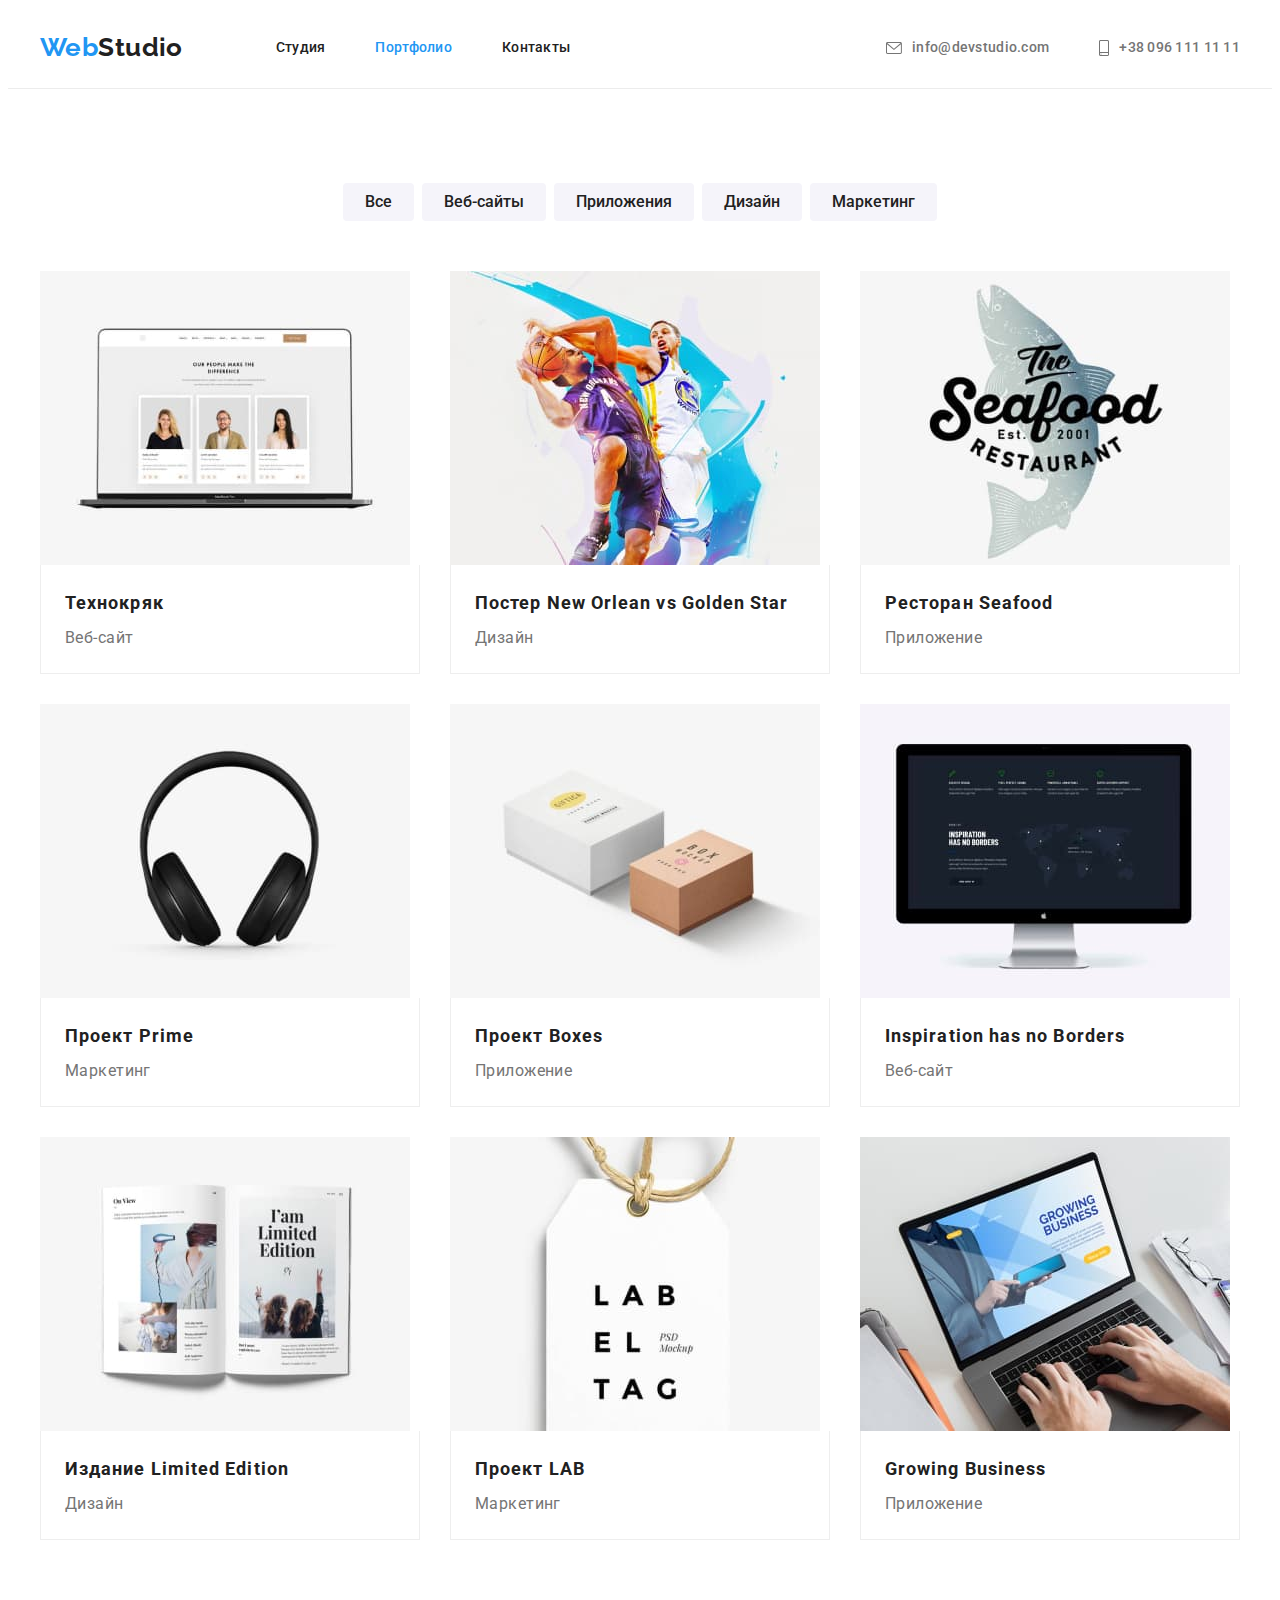
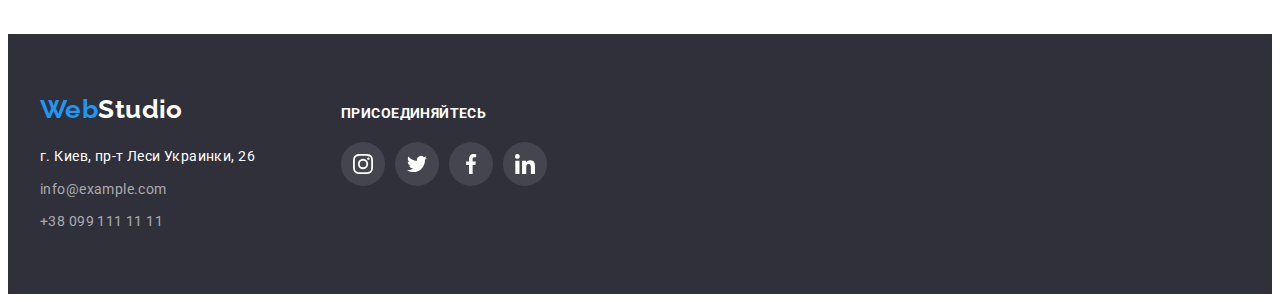
==== portfolio.html @ 75b0d7f5 "Додає файли з ДЗ #4" ====
<!DOCTYPE html>
<html lang="ru">
<head>
    <meta charset="UTF-8">
    <meta http-equiv="X-UA-Compatible" content="IE=edge">
    <meta name="viewport" content="width=device-width, initial-scale=1.0">
    <title>Portfolio</title>
    <link rel="preconnect" href="https://fonts.googleapis.com">
    <link rel="preconnect" href="https://fonts.gstatic.com" crossorigin>
    <link href="https://fonts.googleapis.com/css2?family=Raleway:wght@700&family=Roboto:wght@400;500;700;900&display=swap"
        rel="stylesheet">
    <link rel="stylesheet" href="https://cdnjs.cloudflare.com/ajax/libs/modern-normalize/1.1.0/modern-normalize.min.css"
        integrity="sha512-wpPYUAdjBVSE4KJnH1VR1HeZfpl1ub8YT/NKx4PuQ5NmX2tKuGu6U/JRp5y+Y8XG2tV+wKQpNHVUX03MfMFn9Q=="
        crossorigin="anonymous" referrerpolicy="no-referrer" />
    <link rel="stylesheet" href="./css/styles.css">
</head>
<body>
    <!--Page header-->
    <header class="header">
        <div class="container header-container">
            <!--Main navigation-->
            <nav class="nav">
                <!--Logo is link-->
                <a class="header-logo link" href="./index.html">Web<span class="header-logo span">Studio</span></a>
    
                <!--Navigation to other pages-->
                <ul class="nav-list">
                    <li class="nav-item list"><a class="nav-link link" href="./index.html">Студия</a></li>
                    <li class="nav-item list"><a class="nav-link link current" href="./portfolio.html">Портфолио</a></li>
                    <li class="nav-item list"><a class="nav-link link" href="">Контакты</a></li>
                </ul>
            </nav>
    
            <!--Contacts information-->
            <ul class="contacts">
                <li class="contacts-item list">
                    <a class="contacts-link link" href="mailto:info@devstudio.com">
                        <svg class="icon-mail" width="16" height="12">
                            <use href="./images/icons.svg#icon-envelope"></use>
                        </svg>
                        info@devstudio.com</a>
                </li>
                <li class="contacts-item list">
                    <a class="contacts-link link" href="tel:+380961111111">
                        <svg class="icon-tel" width="10" height="16">
                            <use href="./images/icons.svg#icon-smartphone"></use>
                        </svg>
                        +38 096 111 11 11</a>
                </li>
            </ul>
        </div>
    </header>

    <!-- Main portfolio content -->
    <main>
        <section class="portfolio section">
            <div class="container">
                <!-- Hidden title -->
                <h1 class="visually-hidden">Портфолио. Примеры наших работ</h1>
                
                <!-- Portfolio Full list of examples -->
                <ul class="filter">
                    <li class="filter-item list"><button class="filter-btn" type="button">Все</button></li>
                    <li class="filter-item list"><button class="filter-btn" type="button">Веб-сайты</button></li>
                    <li class="filter-item list"><button class="filter-btn" type="button">Приложения</button></li>
                    <li class="filter-item list"><button class="filter-btn" type="button">Дизайн</button></li>
                    <li class="filter-item list"><button class="filter-btn" type="button">Маркетинг</button></li>
                </ul>
                
                <!-- Portfolio visualization -->
                <ul class="portfolio-list">
                    <li class="portfolio-item list">
                        <a class="portfolio-link link" href="">
                            <img src="./images/portfolio-project1.jpg" alt="Главная страница сайта Технокряк" width="370" height="294">
                            <div class="portfolion-block">
                                <h2 class="portfolio-title">Технокряк</h2>
                                <p class="portfolio-text">Веб-сайт</p>
                            </div>                            
                        </a>
                    </li>
                    <li class="portfolio-item list">
                        <a class="portfolio-link link" href="">
                            <img src="./images/portfolio-project2.jpg" alt="Два баскетболиста. Один в фиолетовой форме, другой в белой"
                                width="370" height="294">
                            <div class="portfolion-block">
                                <h2 class="portfolio-title">Постер New Orlean vs Golden Star</h2>
                                <p class="portfolio-text">Дизайн</p>
                            </div>                                
                        </a>
                    </li>
                    <li class="portfolio-item list">
                        <a class="portfolio-link link" href="">
                            <img src="./images/portfolio-project3.jpg" alt="Логотип ресторана Seafood, с фоном в виде рыбы" width="370"
                                height="294">
                            <div class="portfolion-block">
                                <h2 class="portfolio-title">Ресторан Seafood</h2>
                                <p class="portfolio-text">Приложение</p>
                            </div>                                
                        </a>
                    </li>
                    <li class="portfolio-item list">
                        <a class="portfolio-link link" href="">
                            <img src="./images/portfolio-project4.jpg" alt="Черные полноразмерные беспроводные наушники без микрофона"
                                width="370" height="294">
                            <div class="portfolion-block">
                                <h2 class="portfolio-title">Проект Prime</h2>
                                <p class="portfolio-text">Маркетинг</p>
                            </div>                                
                        </a>
                    </li>
                    <li class="portfolio-item list">
                        <a class="portfolio-link link" href="">
                            <img src="./images/portfolio-project5.jpg" alt="Две коробки с надписями. Белая и коричневая" width="370"
                                height="294">
                            <div class="portfolion-block">
                                <h2 class="portfolio-title">Проект Boxes</h2>
                                <p class="portfolio-text">Приложение</p>
                            </div>                                
                        </a>
                    </li>
                    <li class="portfolio-item list">
                        <a class="portfolio-link link" href="">
                            <img src="./images/portfolio-project6.jpg" alt="Страница сайта в черном стиле на экране компьютера"
                                width="370" height="294">
                            <div class="portfolion-block">
                                <h2 class="portfolio-title">Inspiration has no Borders</h2>
                                <p class="portfolio-text">Веб-сайт</p>
                            </div>                                
                        </a>
                    </li>
                    <li class="portfolio-item list">
                        <a class="portfolio-link link" href="">
                            <img src="./images/portfolio-project7.jpg" alt="Разворот издания Limited Edition" width="370" height="294">
                            <div class="portfolion-block">
                                <h2 class="portfolio-title">Издание Limited Edition</h2>
                                <p class="portfolio-text">Дизайн</p>
                            </div>                            
                        </a>
                    </li>
                    <li class="portfolio-item list">
                        <a class="portfolio-link link" href="">
                            <img src="./images/portfolio-project8.jpg" alt="Белая бирка с джутовым шнуром и надписью черными буквами"
                                width="370" height="294">
                            <div class="portfolion-block">
                                <h2 class="portfolio-title">Проект LAB</h2>
                                <p class="portfolio-text">Маркетинг</p>
                            </div>                                
                        </a>
                    </li>
                    <li class="portfolio-item list">
                        <a class="portfolio-link link" href="">
                            <img src="./images/portfolio-project9.jpg"
                                alt="Главная страница приложения Growing Business на экране ноутбука" width="370" height="294">
                            <div class="portfolion-block">
                                <h2 class="portfolio-title">Growing Business</h2>
                                <p class="portfolio-text">Приложение</p>
                            </div>                                
                        </a>
                    </li>
                </ul>
            </div>
        </section>
    </main>

    <!--Page footer-->
    <footer class="footer">
        <div class="container footer-section">
            <div class="footer-address">
                <!--Logo is link-->
                <a class="footer-logo link" href="./index.html">Web<span class="footer-logo span">Studio</span></a>
                <!--Address-->
                <address>
                    <ul class="address-list">
                        <li class="address-item list"><a class="address-text link"
                                href="https://goo.gl/maps/6zCrVfu8QyN4T2Zt5">г. Киев,
                                пр-т Леси Украинки, 26</a></li>
                        <li class="address-item list"><a class="address-link link"
                                href="mailto:info@example.com">info@example.com</a>
                        </li>
                        <li class="address-item list"><a class="address-link link" href="tel:+380991111111">+38 099 111 11
                                11</a></li>
                    </ul>
                </address>
            </div>
            <div class="footer-social">
                <h2 class="social-title">присоединяйтесь</h2>
                <ul class="social-list">
                    <li class="social-item">
                        <a class="social-link" href="">
                            <svg width="20" height="20">
                                <use href="./images/icons.svg#icon-instagram"></use>
                            </svg>
                        </a>
                    </li>
                    <li class="social-item">
                        <a class="social-link" href="">
                            <svg width="20" height="20">
                                <use href="./images/icons.svg#icon-twitter"></use>
                            </svg>
                        </a>
                    </li>
                    <li class="social-item">
                        <a class="social-link" href="">
                            <svg width="20" height="20">
                                <use href="./images/icons.svg#icon-facebook"></use>
                            </svg>
                        </a>
                    </li>
                    <li class="social-item">
                        <a class="social-link" href="">
                            <svg width="20" height="20">
                                <use href="./images/icons.svg#icon-linkedin"></use>
                            </svg>
                        </a>
                    </li>
                </ul>
            </div>
    
        </div>
    </footer>
    
</body>
</html>
---- css/styles.css ----
/* - - - - - - CSS ПЕРЕМЕННЫЕ - - - - - - */
:root {
  --main-text-color: #757575;
  --second-text-color: #212121;
  --third-text-color: #ffffff;
  --accent-color: #2196f3;
  --main-backgroung-color: #2f303a;
  --secong-background-color: #f5f4fa;
  --icons-color: #afb1b8;
}

body {
  font-family: "Roboto", sans-serif;
  font-size: 14px;
  line-height: 1.14;
  color: var(--main-text-color);
  letter-spacing: 0.03em;
}

p,
h1,
h2,
h3,
h4,
h5,
h6 {
  margin: 0;
}

ul {
  margin: 0;
  padding-left: 0;
  list-style-type: none;
}

img {
  display: block;
  max-width: 100%;
  height: auto;
}

/* - - - - - - УТИЛІТИ - - - - - - */
.link {
  text-decoration: none;
}

.container {
  width: 1200px;
  margin: 0 auto;
  padding-left: 15px;
  padding-right: 15px;
}

.section {
  padding-top: 94px;
  padding-bottom: 94px;
}

/* Header */
.header {
  border-bottom: 1px solid #ececec;
}

.header-container {
  display: flex;
}

.nav {
  display: flex;
  justify-content: flex-start;
  align-items: center;
}

a.header-logo {
  padding-top: 24px;
  padding-bottom: 25px;
  margin-right: 93px;
}

.header-logo,
.footer-logo {
  font-family: Raleway, sans-serif;
  font-weight: 700;
  font-size: 26px;
  line-height: 1.19;
  color: var(--accent-color);
}

.header-logo.span {
  color: var(--second-text-color);
}

.nav-list {
  display: flex;
  justify-content: center;
  align-items: center;
}

.nav-item:not(:last-child) {
  margin-right: 50px;
}

.nav-link {
  font-weight: 500;
  letter-spacing: 0.02em;
  color: var(--second-text-color);
  padding-top: 32px;
  padding-bottom: 32px;
}

.nav-link.current {
  color: var(--accent-color);
}

.nav-link:hover,
.nav-link:focus {
  color: var(--accent-color);
}

.contacts {
  display: flex;
  align-items: center;
  margin-left: auto;
}

.contacts-item:not(:last-child) {
  margin-right: 50px;
}

.contacts-link {
  font-weight: 500;
  letter-spacing: 0.02em;
  color: var(--main-text-color);
  padding-top: 32px;
  padding-bottom: 32px;
  display: flex;
  align-items: center;
  fill: var(--main-text-color);
}

.contacts-link:hover,
.contacts-link:focus {
  color: var(--accent-color);
  fill: var(--accent-color);
}

.icon-mail,
.icon-tel {
  margin-right: 10px;
}

/* Hero */
.hero {
  max-width: 1600px;
  margin: 0 auto;
  background-color: #c4c4c4;
  padding-top: 200px;
  padding-bottom: 200px;
  text-align: center;
  background-image: linear-gradient(
      to right,
      rgba(47, 48, 58, 0.4),
      rgba(47, 48, 58, 0.4)
    ),
    url(../images/hero-background.jpg);
  background-repeat: no-repeat;
  background-position: center;
  background-size: cover;
}

.hero-title {
  font-weight: 900;
  font-size: 44px;
  line-height: 1.36;
  text-align: center;
  letter-spacing: 0.06em;
  text-transform: uppercase;
  color: var(--third-text-color);
  margin-bottom: 30px;
}

.hero-btn {
  width: 200px;
  height: 50px;
  font-family: inherit;
  font-weight: 700;
  font-size: 16px;
  line-height: 1.87;
  text-align: center;
  letter-spacing: 0.06em;
  color: var(--third-text-color);
  background-color: var(--accent-color);
  border: 1px solid #000000;
  box-sizing: border-box;
  box-shadow: 0px 4px 4px rgba(0, 0, 0, 0.15);
  border-radius: 4px;
  cursor: pointer;
}

/* About */

.visually-hidden {
  position: absolute;
  width: 1px;
  height: 1px;
  margin: -1px;
  padding: 0;
  overflow: hidden;
  border: 0;
  clip: rect(0 0 0 0);
}

.about-list {
  display: flex;
}

.about-item {
  flex-basis: calc((100% - 120px) / 4);
}

.about-item:not(:last-child) {
  margin-right: 30px;
}

.about-icon {
  width: 270px;
  height: 120px;
  background-color: var(--secong-background-color);
  margin-bottom: 30px;
  display: flex;
  justify-content: center;
  align-items: center;
}

.about-title {
  font-weight: 700;
  font-size: 14px;
  text-transform: uppercase;
  color: var(--second-text-color);
  margin-bottom: 10px;
}

.about-text {
  line-height: 1.71;
}

/* Work & Team */

.work {
  padding-top: 0;
}

.work-title {
  margin-bottom: 50px;
}

.work-title,
.team-title,
.clients-title {
  font-weight: 700;
  font-size: 36px;
  line-height: 1.17;
  text-align: center;
  color: var(--second-text-color);
}

.work-list {
  display: flex;
}

.work-item:not(:last-child) {
  margin-right: 30px;
}

/* Team */
.team {
  background-color: var(--secong-background-color);
}

.team-title,
.clients-title {
  margin-bottom: 50px;
}

.team-list {
  display: flex;
}

.team-item:not(:last-child) {
  margin-right: 30px;
}

.team-item {
  background: var(--third-text-color);
  box-shadow: 0px 1px 3px rgba(0, 0, 0, 0.12), 0px 1px 1px rgba(0, 0, 0, 0.14),
    0px 2px 1px rgba(0, 0, 0, 0.2);
  border-radius: 0px 0px 4px 4px;
}

.team-block {
  padding-top: 30px;
  padding-bottom: 30px;
}

.team-subtitle {
  font-weight: 500;
  font-size: 16px;
  line-height: 1.19;
  text-align: center;
  color: var(--second-text-color);
  margin-bottom: 10px;
}

.team-text {
  font-size: 16px;
  line-height: 1.19;
  text-align: center;
  margin-bottom: 16px;
}

.team-social-list {
  display: flex;
  justify-content: center;
}

.team-social-item {
  width: 44px;
  height: 44px;
}

.team-social-item:not(:last-child) {
  margin-right: 10px;
}

.team-social-link {
  width: 100%;
  height: 100%;
  display: flex;
  justify-content: center;
  align-items: center;
  fill: var(--icons-color);
  background-color: var(--third-text-color);
  border-radius: 50%;
  /* border: 1px solid tomato; */
}

.team-social-link:hover,
.team-social-link:focus {
  fill: var(--third-text-color);
  background-color: var(--accent-color);
}

/* Clients */

.clients-list {
  display: flex;
  justify-content: center;
}

.clients-item {
  width: 170px;
  height: 92px;
}

.clients-item:not(:last-child) {
  margin-right: 30px;
}

.clients-link {
  width: 100%;
  height: 100%;
  border: 1px solid var(--icons-color);
  border-radius: 4px;
  fill: var(--icons-color);
  display: flex;
  justify-content: center;
  align-items: center;
}

.clients-link:hover,
.clients-link:focus {
  fill: var(--accent-color);
  border-color: var(--accent-color);
}

/* Footer */
.footer {
  background-color: var(--main-backgroung-color);
  padding-top: 60px;
  padding-bottom: 60px;
}

.footer-section {
  display: flex;
  align-items: baseline;
}

.footer-address {
  width: 231px;
  margin-right: 70px;
}

.footer-logo.span {
  color: var(--third-text-color);
}

a.footer-logo {
  display: inline-block;
  margin-bottom: 20px;
}

.address-item {
  font-style: normal;
  font-weight: 400;
  line-height: 1.71;
}

.address-item:not(:last-child) {
  margin-bottom: 9px;
}

.address-text {
  color: var(--third-text-color);
}
.address-link {
  color: rgba(255, 255, 255, 0.6);
}

.address-text:hover,
.address-text:focus {
  color: var(--accent-color);
}

.address-link:hover,
.address-link:focus {
  color: var(--accent-color);
}

.social-title {
  font-weight: 700;
  font-size: 14px;
  text-transform: uppercase;
  color: var(--third-text-color);
  margin-bottom: 20px;
}

.social-list {
  display: flex;
  justify-content: center;
  align-items: center;
}

.social-item {
  width: 44px;
  height: 44px;
}

.social-item:not(:last-child) {
  margin-right: 10px;
}

.social-link {
  width: inherit;
  height: inherit;
  border-radius: 50%;
  background-color: rgba(255, 255, 255, 0.1);
  fill: var(--third-text-color);
  display: flex;
  justify-content: center;
  align-items: center;
}

.social-link:hover,
.social-link:focus {
  background-color: var(--accent-color);
}

/* Portfolio Page */

.filter {
  display: flex;
  justify-content: center;
  margin-bottom: 50px;
}

.filter-item:not(:last-child) {
  margin-right: 8px;
}

.filter-btn {
  font-family: inherit;
  font-weight: 500;
  font-size: 16px;
  line-height: 1.62;
  text-align: center;
  padding: 6px 22px;
  color: var(--second-text-color);
  background-color: var(--secong-background-color);

  border-radius: 4px;
  border: none;
  cursor: pointer;
}

.filter-btn:hover,
.filter-btn:focus {
  color: var(--third-text-color);
  background-color: var(--accent-color);
  box-shadow: 0px 3px 1px rgba(0, 0, 0, 0.1), 0px 1px 2px rgba(0, 0, 0, 0.08),
    0px 2px 2px rgba(0, 0, 0, 0.12);
}

.portfolio-list {
  display: flex;
  flex-wrap: wrap;
  margin-left: -30px;
  margin-bottom: -30px;
}

.portfolio-item {
  flex-basis: calc((100% - 90px) / 3);
  margin-left: 30px;
  margin-bottom: 30px;
}

/* .portfolio-item:hover,
.portfolio-item:focus {
  box-shadow: 0px 1px 1px rgba(0, 0, 0, 0.12), 0px 4px 4px rgba(0, 0, 0, 0.06),
    1px 4px 6px rgba(0, 0, 0, 0.16);
} */

.portfolio-link {
  display: block;
}

.portfolio-link:hover,
.portfolio-link:focus {
  /* display: block; */
  box-shadow: 0px 1px 1px rgba(0, 0, 0, 0.12), 0px 4px 4px rgba(0, 0, 0, 0.06),
    1px 4px 6px rgba(0, 0, 0, 0.16);
}

.portfolion-block {
  border-bottom: 1px solid #eeeeee;
  border-right: 1px solid #eeeeee;
  border-left: 1px solid #eeeeee;
  padding: 20px 24px;
}

.portfolio-title {
  font-weight: 700;
  font-size: 18px;
  line-height: 2;
  letter-spacing: 0.06em;
  color: var(--second-text-color);
  margin-bottom: 2px;
}

.portfolio-text {
  font-size: 16px;
  line-height: 1.87;
  color: var(--main-text-color);
}
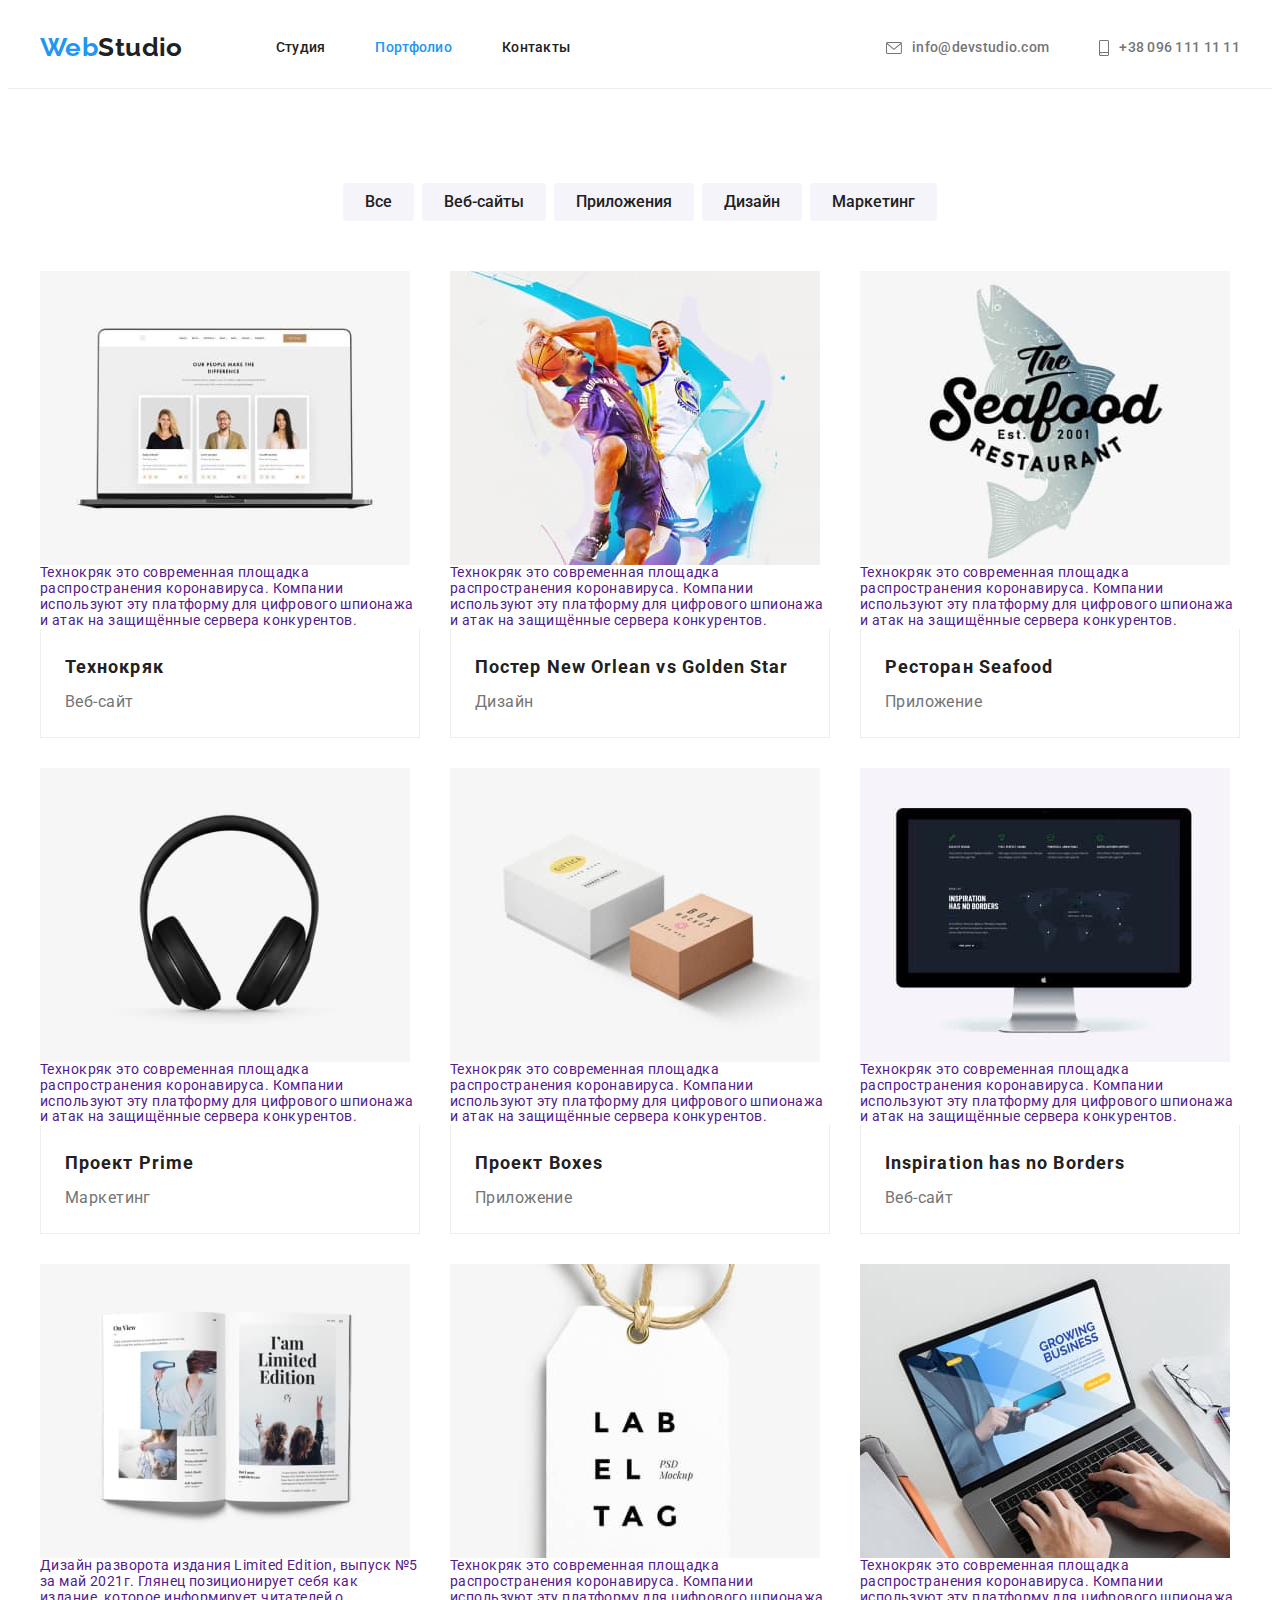
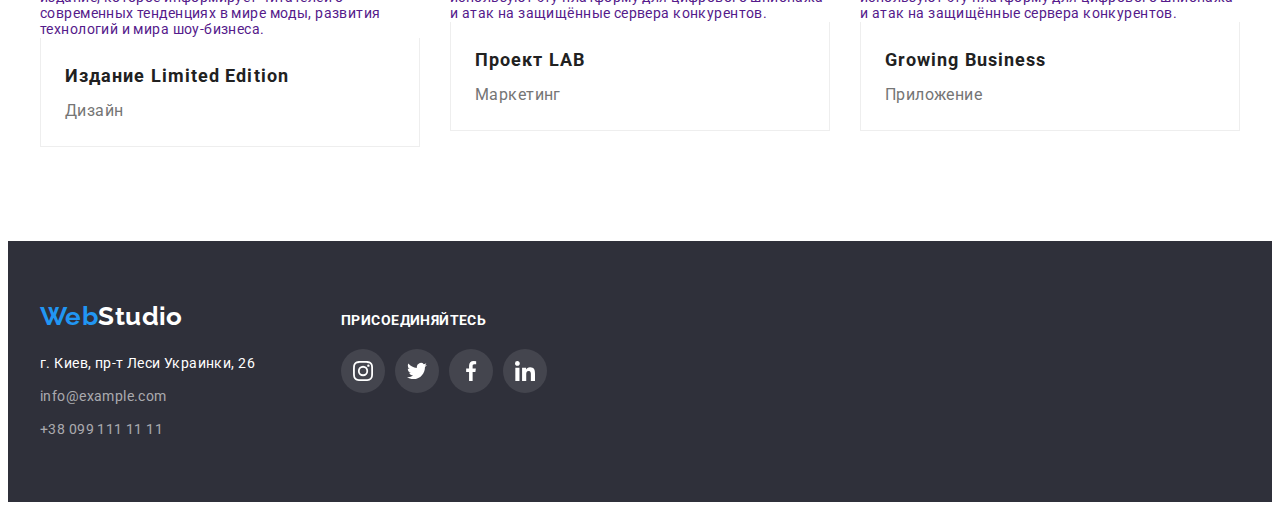
==== commit db984671: "Додає розмітку portfolio overlay" ====
--- a/portfolio.html
+++ b/portfolio.html
@@ -71,17 +71,31 @@
                 <ul class="portfolio-list">
                     <li class="portfolio-item list">
                         <a class="portfolio-link link" href="">
-                            <img src="./images/portfolio-project1.jpg" alt="Главная страница сайта Технокряк" width="370" height="294">
+                            <div class="portfolio-overlay">
+                                <img src="./images/portfolio-project1.jpg" alt="Главная страница сайта Технокряк" width="370" height="294">
+                                <div class="overlay-top overlay">
+                                    <p class="overlay-text">Технокряк это современная площадка распространения коронавируса. Компании используют эту
+                                        платформу для цифрового
+                                        шпионажа и атак на защищённые сервера конкурентов.</p>
+                                </div>
+                            </div>
                             <div class="portfolion-block">
                                 <h2 class="portfolio-title">Технокряк</h2>
                                 <p class="portfolio-text">Веб-сайт</p>
-                            </div>                            
-                        </a>
-                    </li>
-                    <li class="portfolio-item list">
-                        <a class="portfolio-link link" href="">
-                            <img src="./images/portfolio-project2.jpg" alt="Два баскетболиста. Один в фиолетовой форме, другой в белой"
-                                width="370" height="294">
+                            </div>                                            
+                        </a>
+                    </li>
+                    <li class="portfolio-item list">
+                        <a class="portfolio-link link" href="">
+                            <div class="portfolio-overlay">
+                                <img src="./images/portfolio-project2.jpg" alt="Два баскетболиста. Один в фиолетовой форме, другой в белой" width="370"
+                                    height="294">
+                                <div class="overlay-top overlay">
+                                    <p class="overlay-text">Технокряк это современная площадка распространения коронавируса. Компании используют эту
+                                        платформу для цифрового
+                                        шпионажа и атак на защищённые сервера конкурентов.</p>
+                                </div>
+                            </div>                            
                             <div class="portfolion-block">
                                 <h2 class="portfolio-title">Постер New Orlean vs Golden Star</h2>
                                 <p class="portfolio-text">Дизайн</p>
@@ -90,8 +104,15 @@
                     </li>
                     <li class="portfolio-item list">
                         <a class="portfolio-link link" href="">
-                            <img src="./images/portfolio-project3.jpg" alt="Логотип ресторана Seafood, с фоном в виде рыбы" width="370"
-                                height="294">
+                            <div class="portfolio-overlay">
+                                <img src="./images/portfolio-project3.jpg" alt="Логотип ресторана Seafood, с фоном в виде рыбы" width="370"
+                                    height="294">
+                                <div class="overlay-top overlay">
+                                    <p class="overlay-text">Технокряк это современная площадка распространения коронавируса. Компании используют эту
+                                        платформу для цифрового
+                                        шпионажа и атак на защищённые сервера конкурентов.</p>
+                                </div>
+                            </div>                            
                             <div class="portfolion-block">
                                 <h2 class="portfolio-title">Ресторан Seafood</h2>
                                 <p class="portfolio-text">Приложение</p>
@@ -100,8 +121,15 @@
                     </li>
                     <li class="portfolio-item list">
                         <a class="portfolio-link link" href="">
-                            <img src="./images/portfolio-project4.jpg" alt="Черные полноразмерные беспроводные наушники без микрофона"
-                                width="370" height="294">
+                            <div class="portfolio-overlay">
+                                <img src="./images/portfolio-project4.jpg" alt="Черные полноразмерные беспроводные наушники без микрофона" width="370"
+                                    height="294">
+                                <div class="overlay-middle overlay">
+                                    <p class="overlay-text">Технокряк это современная площадка распространения коронавируса. Компании используют эту
+                                        платформу для цифрового
+                                        шпионажа и атак на защищённые сервера конкурентов.</p>
+                                </div>
+                            </div>                            
                             <div class="portfolion-block">
                                 <h2 class="portfolio-title">Проект Prime</h2>
                                 <p class="portfolio-text">Маркетинг</p>
@@ -110,8 +138,14 @@
                     </li>
                     <li class="portfolio-item list">
                         <a class="portfolio-link link" href="">
-                            <img src="./images/portfolio-project5.jpg" alt="Две коробки с надписями. Белая и коричневая" width="370"
-                                height="294">
+                            <div class="portfolio-overlay">
+                                <img src="./images/portfolio-project5.jpg" alt="Две коробки с надписями. Белая и коричневая" width="370" height="294">
+                                <div class="overlay-middle overlay">
+                                    <p class="overlay-text">Технокряк это современная площадка распространения коронавируса. Компании используют эту
+                                        платформу для цифрового
+                                        шпионажа и атак на защищённые сервера конкурентов.</p>
+                                </div>
+                            </div>                            
                             <div class="portfolion-block">
                                 <h2 class="portfolio-title">Проект Boxes</h2>
                                 <p class="portfolio-text">Приложение</p>
@@ -120,8 +154,15 @@
                     </li>
                     <li class="portfolio-item list">
                         <a class="portfolio-link link" href="">
-                            <img src="./images/portfolio-project6.jpg" alt="Страница сайта в черном стиле на экране компьютера"
-                                width="370" height="294">
+                            <div class="portfolio-overlay">
+                                <img src="./images/portfolio-project6.jpg" alt="Страница сайта в черном стиле на экране компьютера" width="370"
+                                    height="294">
+                                <div class="overlay-middle overlay">
+                                    <p class="overlay-text">Технокряк это современная площадка распространения коронавируса. Компании используют эту
+                                        платформу для цифрового
+                                        шпионажа и атак на защищённые сервера конкурентов.</p>
+                                </div>
+                            </div>                            
                             <div class="portfolion-block">
                                 <h2 class="portfolio-title">Inspiration has no Borders</h2>
                                 <p class="portfolio-text">Веб-сайт</p>
@@ -130,7 +171,13 @@
                     </li>
                     <li class="portfolio-item list">
                         <a class="portfolio-link link" href="">
-                            <img src="./images/portfolio-project7.jpg" alt="Разворот издания Limited Edition" width="370" height="294">
+                            <div class="portfolio-overlay">
+                                <img src="./images/portfolio-project7.jpg" alt="Разворот издания Limited Edition" width="370" height="294">
+                                <div class="overlay-bottom overlay">
+                                    <p class="overlay-text">Дизайн разворота издания Limited Edition, выпуск №5 за май 2021г. Глянец позиционирует себя как издание, которое информирует читателей о
+                                    современных тенденциях в мире моды, развития технологий и мира шоу-бизнеса.</p>
+                                </div>
+                            </div>                            
                             <div class="portfolion-block">
                                 <h2 class="portfolio-title">Издание Limited Edition</h2>
                                 <p class="portfolio-text">Дизайн</p>
@@ -139,8 +186,15 @@
                     </li>
                     <li class="portfolio-item list">
                         <a class="portfolio-link link" href="">
-                            <img src="./images/portfolio-project8.jpg" alt="Белая бирка с джутовым шнуром и надписью черными буквами"
-                                width="370" height="294">
+                            <div class="portfolio-overlay">
+                                <img src="./images/portfolio-project8.jpg" alt="Белая бирка с джутовым шнуром и надписью черными буквами" width="370"
+                                    height="294">
+                                <div class="overlay-bottom overlay">
+                                    <p class="overlay-text">Технокряк это современная площадка распространения коронавируса. Компании используют эту
+                                        платформу для цифрового
+                                        шпионажа и атак на защищённые сервера конкурентов.</p>
+                                </div>
+                            </div>                            
                             <div class="portfolion-block">
                                 <h2 class="portfolio-title">Проект LAB</h2>
                                 <p class="portfolio-text">Маркетинг</p>
@@ -149,8 +203,15 @@
                     </li>
                     <li class="portfolio-item list">
                         <a class="portfolio-link link" href="">
-                            <img src="./images/portfolio-project9.jpg"
-                                alt="Главная страница приложения Growing Business на экране ноутбука" width="370" height="294">
+                            <div class="portfolio-overlay">
+                                <img src="./images/portfolio-project9.jpg" alt="Главная страница приложения Growing Business на экране ноутбука"
+                                    width="370" height="294">
+                                <div class="overlay-bottom overlay">
+                                    <p class="overlay-text">Технокряк это современная площадка распространения коронавируса. Компании используют эту
+                                        платформу для цифрового
+                                        шпионажа и атак на защищённые сервера конкурентов.</p>
+                                </div>
+                            </div>                            
                             <div class="portfolion-block">
                                 <h2 class="portfolio-title">Growing Business</h2>
                                 <p class="portfolio-text">Приложение</p>
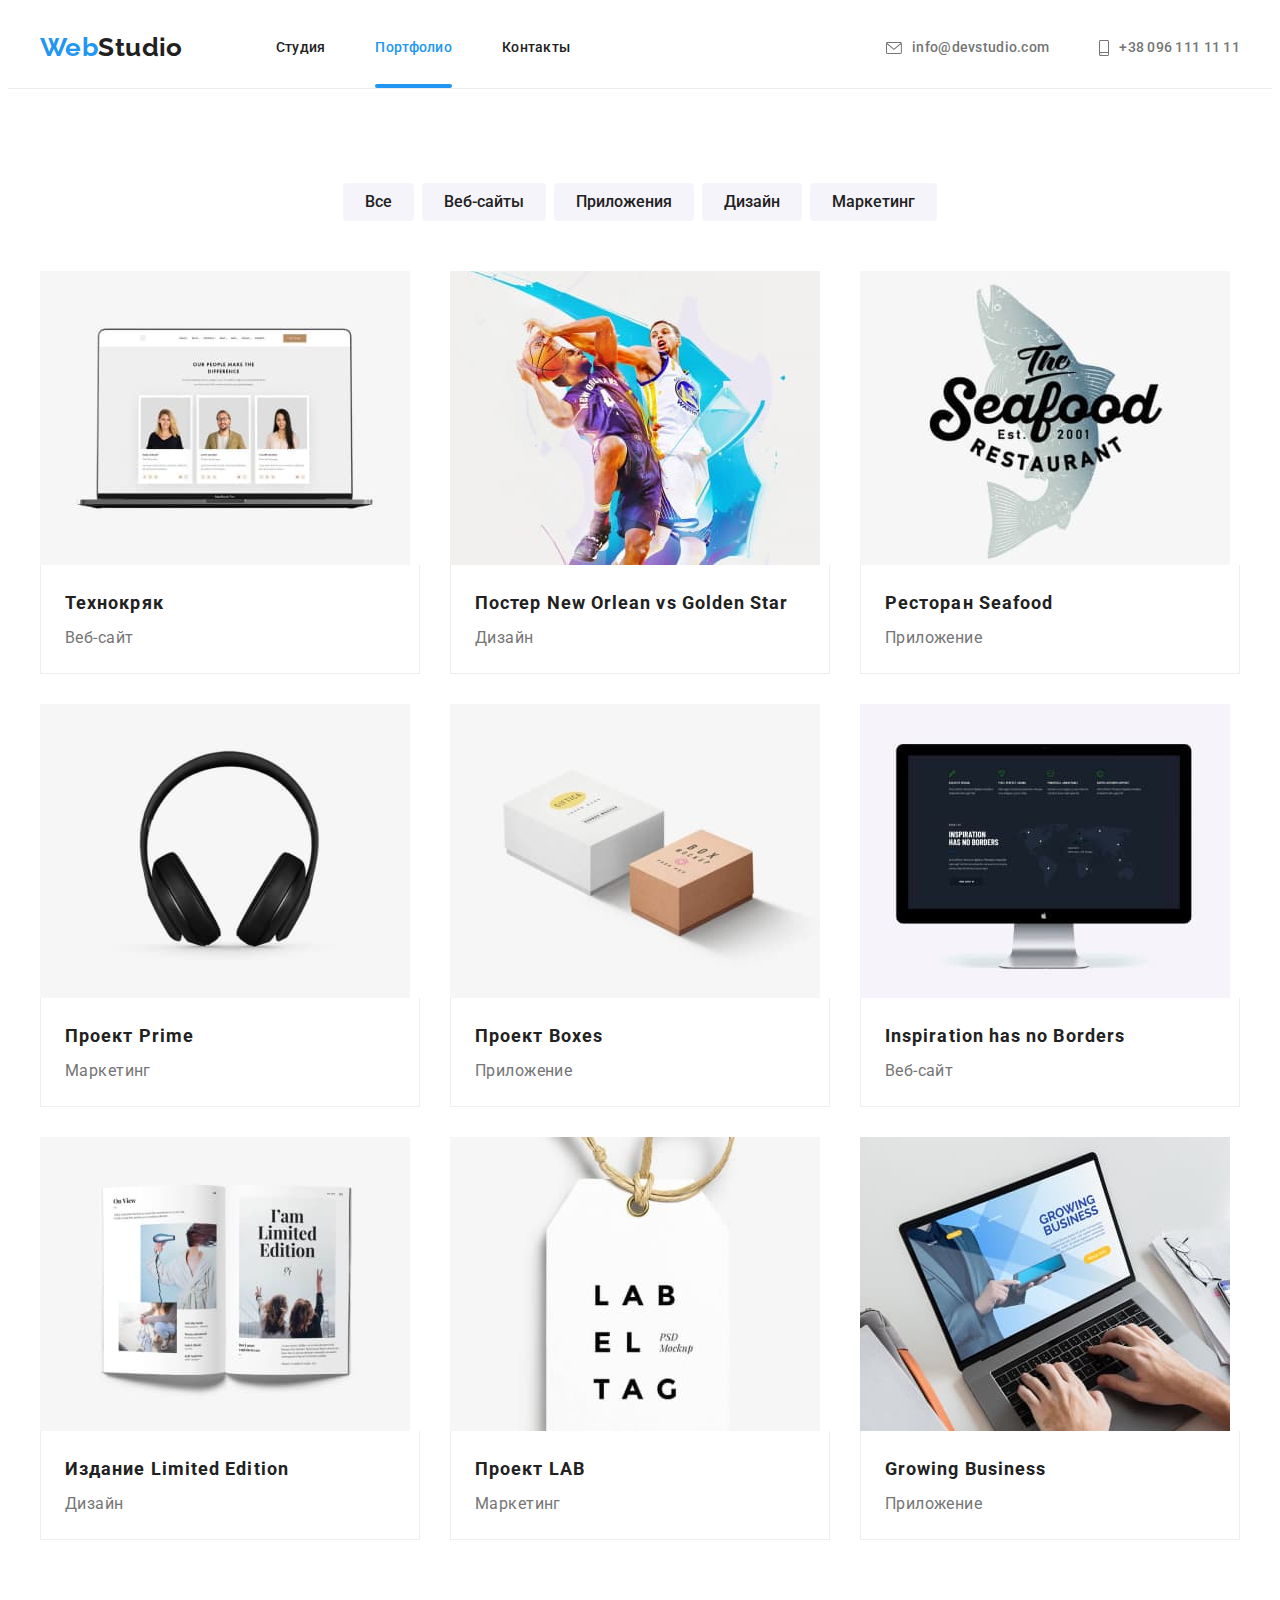
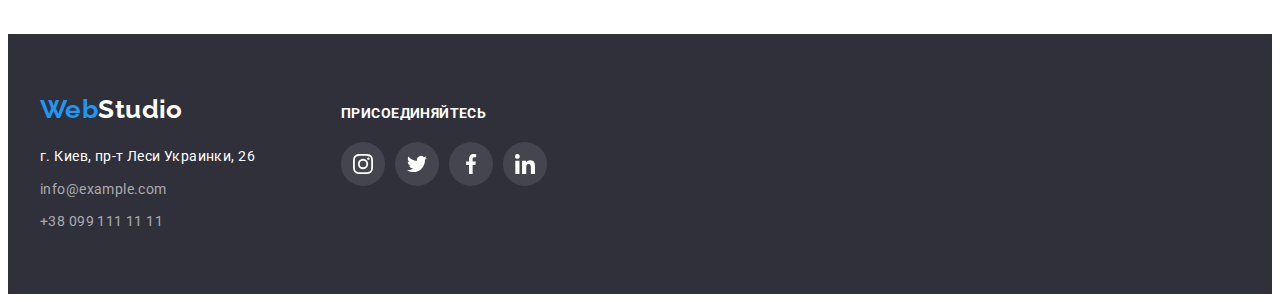
==== commit a3e07646: "Додає розмітку до portfolio" ====
--- a/portfolio.html
+++ b/portfolio.html
@@ -91,9 +91,7 @@
                                 <img src="./images/portfolio-project2.jpg" alt="Два баскетболиста. Один в фиолетовой форме, другой в белой" width="370"
                                     height="294">
                                 <div class="overlay-top overlay">
-                                    <p class="overlay-text">Технокряк это современная площадка распространения коронавируса. Компании используют эту
-                                        платформу для цифрового
-                                        шпионажа и атак на защищённые сервера конкурентов.</p>
+                                    <p class="overlay-text">Оформление постера к баскетбольной игре команды New Orlean против Golden Star. Матч состоялся в феврале 2021 года.</p>
                                 </div>
                             </div>                            
                             <div class="portfolion-block">
@@ -108,9 +106,8 @@
                                 <img src="./images/portfolio-project3.jpg" alt="Логотип ресторана Seafood, с фоном в виде рыбы" width="370"
                                     height="294">
                                 <div class="overlay-top overlay">
-                                    <p class="overlay-text">Технокряк это современная площадка распространения коронавируса. Компании используют эту
-                                        платформу для цифрового
-                                        шпионажа и атак на защищённые сервера конкурентов.</p>
+                                    <p class="overlay-text">Ресторан Seafood может предложить посетителям отборочные деликатесы морской кухни: красную рыбу, кальмаров, мидии и много
+                                    других блюд, проготовлених по старинным рецептам.</p>
                                 </div>
                             </div>                            
                             <div class="portfolion-block">
@@ -125,9 +122,8 @@
                                 <img src="./images/portfolio-project4.jpg" alt="Черные полноразмерные беспроводные наушники без микрофона" width="370"
                                     height="294">
                                 <div class="overlay-middle overlay">
-                                    <p class="overlay-text">Технокряк это современная площадка распространения коронавируса. Компании используют эту
-                                        платформу для цифрового
-                                        шпионажа и атак на защищённые сервера конкурентов.</p>
+                                    <p class="overlay-text">Проект Prime - новый стартап молодой киевской команды энтузиастов, основанный в 2020 году. Предлагает своим клиентам
+                                    новаторские маркетинговые решения.</p>
                                 </div>
                             </div>                            
                             <div class="portfolion-block">
@@ -141,9 +137,8 @@
                             <div class="portfolio-overlay">
                                 <img src="./images/portfolio-project5.jpg" alt="Две коробки с надписями. Белая и коричневая" width="370" height="294">
                                 <div class="overlay-middle overlay">
-                                    <p class="overlay-text">Технокряк это современная площадка распространения коронавируса. Компании используют эту
-                                        платформу для цифрового
-                                        шпионажа и атак на защищённые сервера конкурентов.</p>
+                                    <p class="overlay-text">Проект Boxes - это современный эко-приложение. Клиенты - это предприниматели, которые заботятся об окружающей среде и
+                                    упаковывают свои товары в экологические картонные коробки.</p>
                                 </div>
                             </div>                            
                             <div class="portfolion-block">
@@ -158,9 +153,8 @@
                                 <img src="./images/portfolio-project6.jpg" alt="Страница сайта в черном стиле на экране компьютера" width="370"
                                     height="294">
                                 <div class="overlay-middle overlay">
-                                    <p class="overlay-text">Технокряк это современная площадка распространения коронавируса. Компании используют эту
-                                        платформу для цифрового
-                                        шпионажа и атак на защищённые сервера конкурентов.</p>
+                                    <p class="overlay-text">Inspiration has no Borders - международный сайт, который доказывает, что вдохновение не имеет границ. Здесь можно как
+                                    найти, так и поделиться творческими идеями в любом направлении.</p>
                                 </div>
                             </div>                            
                             <div class="portfolion-block">
@@ -190,9 +184,8 @@
                                 <img src="./images/portfolio-project8.jpg" alt="Белая бирка с джутовым шнуром и надписью черными буквами" width="370"
                                     height="294">
                                 <div class="overlay-bottom overlay">
-                                    <p class="overlay-text">Технокряк это современная площадка распространения коронавируса. Компании используют эту
-                                        платформу для цифрового
-                                        шпионажа и атак на защищённые сервера конкурентов.</p>
+                                    <p class="overlay-text">Проект LAB - это агентство, которое занимает ТОП-1 в Украине, в сфере Digital маркетинга. Команда создает креативные и оригинальные решения
+                                    для своих клиентов.</p>
                                 </div>
                             </div>                            
                             <div class="portfolion-block">
@@ -207,9 +200,8 @@
                                 <img src="./images/portfolio-project9.jpg" alt="Главная страница приложения Growing Business на экране ноутбука"
                                     width="370" height="294">
                                 <div class="overlay-bottom overlay">
-                                    <p class="overlay-text">Технокряк это современная площадка распространения коронавируса. Компании используют эту
-                                        платформу для цифрового
-                                        шпионажа и атак на защищённые сервера конкурентов.</p>
+                                    <p class="overlay-text">Growing Business - приложение для владельцев среднего и малого бизнеса, в котором собраны все необходимые иструменты для
+                                    анализа, продвижения и развития дела.</p>
                                 </div>
                             </div>                            
                             <div class="portfolion-block">
--- a/css/styles.css
+++ b/css/styles.css
@@ -106,10 +106,26 @@
   color: var(--second-text-color);
   padding-top: 32px;
   padding-bottom: 32px;
+
+  transition: color 250ms cubic-bezier(0.4, 0, 0.2, 1);
 }
 
 .nav-link.current {
   color: var(--accent-color);
+  display: flex;
+  flex-direction: column;
+  align-items: baseline;
+  padding-bottom: 0;
+}
+
+.nav-link.current::after {
+  content: "";
+  display: inline-block;
+  width: 100%;
+  height: 4px;
+  background-color: #2196f3;
+  border-radius: 2px;
+  margin-top: 28px;
 }
 
 .nav-link:hover,
@@ -136,6 +152,8 @@
   display: flex;
   align-items: center;
   fill: var(--main-text-color);
+  transition: color 250ms cubic-bezier(0.4, 0, 0.2, 1),
+    fill 250ms cubic-bezier(0.4, 0, 0.2, 1);
 }
 
 .contacts-link:hover,
@@ -272,6 +290,26 @@
   margin-right: 30px;
 }
 
+.work-thumb {
+  position: relative;
+}
+
+.work-label {
+  position: absolute;
+  width: 100%;
+  height: 70px;
+  bottom: 0;
+  margin: 0;
+  padding-top: 27px;
+  padding-bottom: 27px;
+
+  font-weight: 700;
+  text-align: center;
+  text-transform: uppercase;
+  color: var(--third-text-color);
+  background-color: rgba(47, 48, 58, 0.8);
+}
+
 /* Team */
 .team {
   background-color: var(--secong-background-color);
@@ -342,6 +380,9 @@
   background-color: var(--third-text-color);
   border-radius: 50%;
   /* border: 1px solid tomato; */
+
+  transition: fill 250ms cubic-bezier(0.4, 0, 0.2, 1),
+    background-color 250ms cubic-bezier(0.4, 0, 0.2, 1);
 }
 
 .team-social-link:hover,
@@ -375,6 +416,9 @@
   display: flex;
   justify-content: center;
   align-items: center;
+
+  transition: fill 250ms cubic-bezier(0.4, 0, 0.2, 1),
+    border-color 250ms cubic-bezier(0.4, 0, 0.2, 1);
 }
 
 .clients-link:hover,
@@ -421,9 +465,13 @@
 
 .address-text {
   color: var(--third-text-color);
+
+  transition: color 250ms cubic-bezier(0.4, 0, 0.2, 1);
 }
 .address-link {
   color: rgba(255, 255, 255, 0.6);
+
+  transition: color 250ms cubic-bezier(0.4, 0, 0.2, 1);
 }
 
 .address-text:hover,
@@ -468,11 +516,68 @@
   display: flex;
   justify-content: center;
   align-items: center;
+
+  transition: background-color 250ms cubic-bezier(0.4, 0, 0.2, 1);
 }
 
 .social-link:hover,
 .social-link:focus {
   background-color: var(--accent-color);
+}
+
+/* Modal window */
+.backdrop {
+  position: fixed;
+  top: 0;
+  left: 0;
+  width: 100%;
+  height: 100%;
+  background-color: rgba(0, 0, 0, 0.2);
+
+  /* display: flex;
+  justify-content: center;
+  align-items: center; */
+}
+
+.backdrop.is-hidden {
+  visibility: hidden;
+  opacity: 0;
+  pointer-events: none;
+}
+
+/* scale или translate,
+ opacity */
+
+.modal {
+  position: absolute;
+  top: 50%;
+  left: 50%;
+  transform: translate(-50%, -50%);
+
+  width: 528px;
+  height: 581px;
+
+  background-color: var(--third-text-color);
+}
+
+.modal-close-btn {
+  position: absolute;
+  top: 8px;
+  right: 8px;
+
+  display: flex;
+  justify-content: center;
+  align-items: center;
+  width: 30px;
+  height: 30px;
+  padding: 6px;
+
+  fill: #000000;
+
+  background: #ffffff;
+  border-radius: 50%;
+  border: 1px solid rgba(0, 0, 0, 0.1);
+  cursor: pointer;
 }
 
 /* Portfolio Page */
@@ -500,6 +605,10 @@
   border-radius: 4px;
   border: none;
   cursor: pointer;
+
+  transition: color 250ms cubic-bezier(0.4, 0, 0.2, 1),
+    background-color 250ms cubic-bezier(0.4, 0, 0.2, 1),
+    box-shadow 250ms cubic-bezier(0.4, 0, 0.2, 1);
 }
 
 .filter-btn:hover,
@@ -531,6 +640,12 @@
 
 .portfolio-link {
   display: block;
+
+  transition: box-shadow 250ms cubic-bezier(0.4, 0, 0.2, 1);
+}
+.portfolio-overlay {
+  position: relative;
+  overflow: hidden;
 }
 
 .portfolio-link:hover,
@@ -538,6 +653,21 @@
   /* display: block; */
   box-shadow: 0px 1px 1px rgba(0, 0, 0, 0.12), 0px 4px 4px rgba(0, 0, 0, 0.06),
     1px 4px 6px rgba(0, 0, 0, 0.16);
+}
+
+.portfolio-link:hover .overlay-top,
+.portfolio-link:focus .overlay-top {
+  transform: translateY(0);
+}
+
+.portfolio-link:hover .overlay-middle,
+.portfolio-link:focus .overlay-middle {
+  transform: translateX(0);
+}
+
+.portfolio-link:hover .overlay-bottom,
+.portfolio-link:focus .overlay-bottom {
+  transform: translate(0);
 }
 
 .portfolion-block {
@@ -561,3 +691,41 @@
   line-height: 1.87;
   color: var(--main-text-color);
 }
+
+.overlay {
+  position: absolute;
+  display: flex;
+  align-items: center;
+  justify-content: center;
+  top: 0;
+  left: 0;
+  width: 100%;
+  height: 100%;
+  background-color: rgba(33, 150, 243, 0.9);
+}
+
+.overlay-top {
+  transform: translateY(100%);
+  /* transition: transform 250ms cubic-bezier(0.4, 0, 0.2, 1); */
+  transition-property: transform;
+  transition-duration: 250ms;
+  transition-timing-function: cubic-bezier(0.4, 0, 0.2, 1);
+}
+
+.overlay-middle {
+  transform: translateX(-101%);
+  transition: transform 250ms cubic-bezier(0.4, 0, 0.2, 1);
+}
+
+.overlay-bottom {
+  transform: translate(100%, 100%);
+  transition: transform 250ms cubic-bezier(0.4, 0, 0.2, 1);
+}
+
+.overlay-text {
+  font-weight: 400;
+  font-size: 18px;
+  line-height: 1.56;
+  width: 322px;
+  color: var(--third-text-color);
+}
